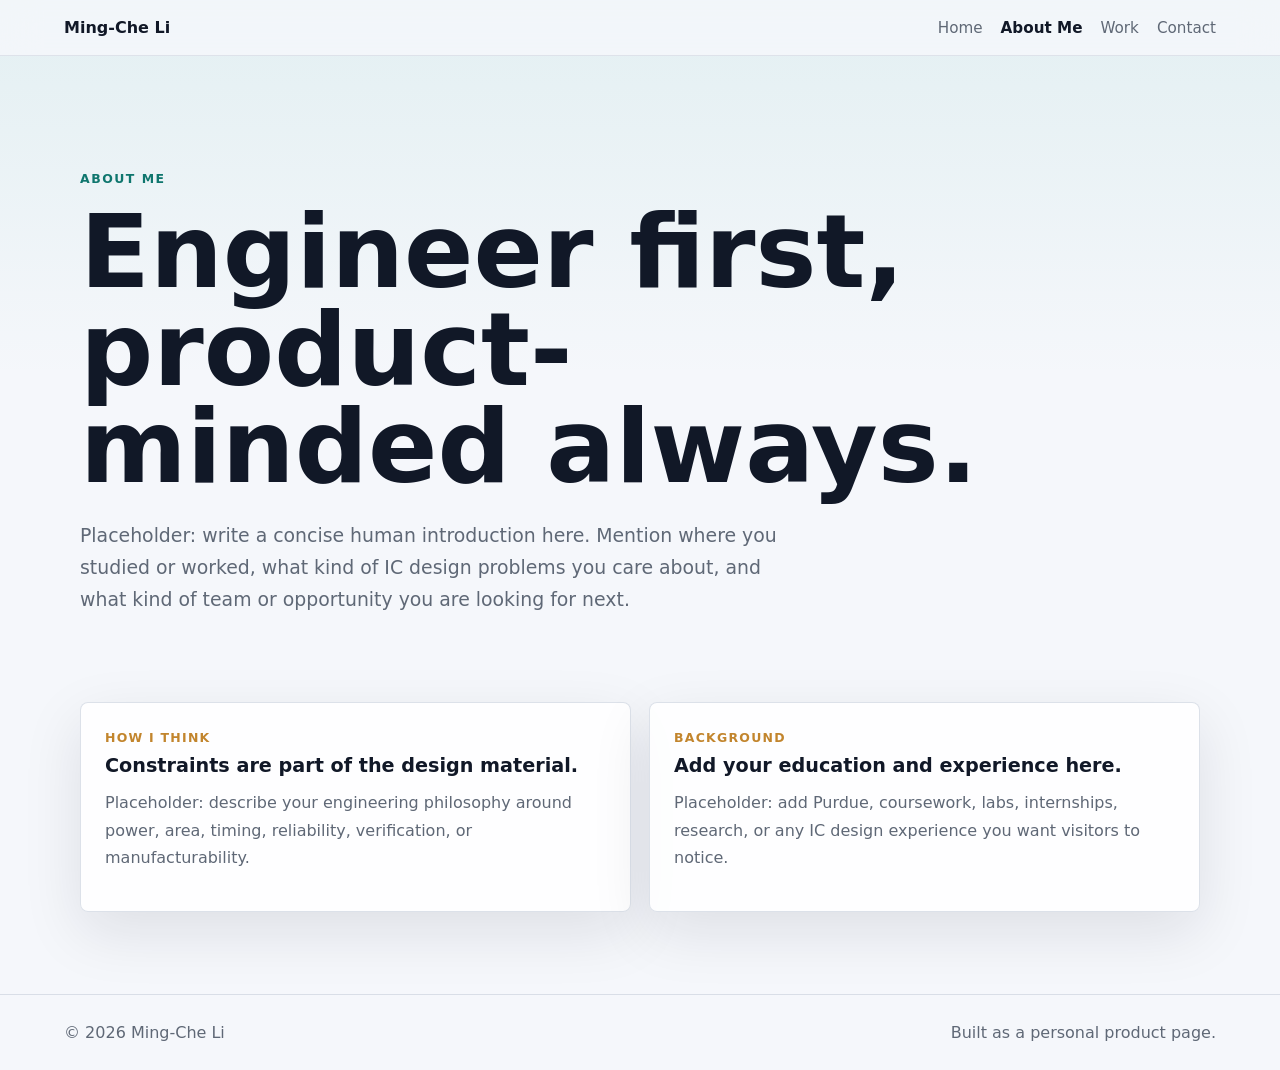
==== about.html @ 7309567f "Split site into separate pages" ====
﻿<!DOCTYPE html>
<html lang="en">
  <head>
    <meta charset="UTF-8" />
    <meta name="viewport" content="width=device-width, initial-scale=1.0" />
    <title>About Me | Ming-Che Li</title>
    <meta name="description" content="Learn more about Ming-Che Li, IC designer." />
    <link rel="stylesheet" href="styles.css" />
  </head>
  <body>
    <header class="site-header">
      <a class="brand" href="index.html" aria-label="Ming-Che Li home">Ming-Che Li</a>
      <nav class="nav" aria-label="Primary navigation">
        <a href="index.html">Home</a>
        <a class="active" href="about.html">About Me</a>
        <a href="work.html">Work</a>
        <a href="contact.html">Contact</a>
      </nav>
    </header>

    <main>
      <section class="page-hero section-shell">
        <p class="eyebrow">About Me</p>
        <h1>Engineer first, product-minded always.</h1>
        <p class="hero-text">
          Placeholder: write a concise human introduction here. Mention where
          you studied or worked, what kind of IC design problems you care about,
          and what kind of team or opportunity you are looking for next.
        </p>
      </section>

      <section class="section-shell page-grid">
        <article class="work-item">
          <p class="item-meta">How I Think</p>
          <h3>Constraints are part of the design material.</h3>
          <p>
            Placeholder: describe your engineering philosophy around power,
            area, timing, reliability, verification, or manufacturability.
          </p>
        </article>
        <article class="work-item">
          <p class="item-meta">Background</p>
          <h3>Add your education and experience here.</h3>
          <p>
            Placeholder: add Purdue, coursework, labs, internships, research,
            or any IC design experience you want visitors to notice.
          </p>
        </article>
      </section>
    </main>

    <footer class="footer">
      <span>&copy; 2026 Ming-Che Li</span>
      <span>Built as a personal product page.</span>
    </footer>
  </body>
</html>
---- styles.css ----
:root {
  color-scheme: light;
  --ink: #111827;
  --muted: #5f6876;
  --line: #d9dee7;
  --panel: #ffffff;
  --wash: #f5f7fb;
  --accent: #0d9488;
  --accent-dark: #0f766e;
  --gold: #c2852d;
  --radius: 8px;
  --shadow: 0 20px 60px rgba(17, 24, 39, 0.1);
}

* {
  box-sizing: border-box;
}

html {
  scroll-behavior: smooth;
}

body {
  margin: 0;
  font-family: Inter, ui-sans-serif, system-ui, -apple-system, BlinkMacSystemFont,
    "Segoe UI", sans-serif;
  color: var(--ink);
  background:
    linear-gradient(180deg, rgba(13, 148, 136, 0.08), transparent 380px),
    var(--wash);
}

a {
  color: inherit;
  text-decoration: none;
}

.site-header {
  position: sticky;
  top: 0;
  z-index: 10;
  display: flex;
  align-items: center;
  justify-content: space-between;
  gap: 24px;
  padding: 18px clamp(18px, 5vw, 64px);
  background: rgba(245, 247, 251, 0.86);
  border-bottom: 1px solid rgba(217, 222, 231, 0.8);
  backdrop-filter: blur(18px);
}

.brand {
  font-weight: 800;
  letter-spacing: 0;
}

.nav {
  display: flex;
  align-items: center;
  gap: 18px;
  color: var(--muted);
  font-size: 0.95rem;
}

.nav a:hover {
  color: var(--ink);
}

.nav-pill {
  padding: 8px 12px;
  color: var(--ink);
  border: 1px solid var(--line);
  border-radius: 999px;
  background: #fff;
}

.section-shell {
  width: min(1120px, calc(100% - 36px));
  margin: 0 auto;
  padding: 82px 0;
}

.hero {
  display: grid;
  grid-template-columns: minmax(0, 1.35fr) minmax(280px, 0.65fr);
  gap: clamp(28px, 5vw, 64px);
  align-items: center;
  min-height: calc(100vh - 74px);
}

.eyebrow {
  margin: 0 0 14px;
  color: var(--accent-dark);
  font-size: 0.78rem;
  font-weight: 800;
  letter-spacing: 0.12em;
  text-transform: uppercase;
}

h1,
h2,
h3,
p {
  margin-top: 0;
}

h1 {
  max-width: 820px;
  margin-bottom: 24px;
  font-size: clamp(3.2rem, 8vw, 6.5rem);
  line-height: 0.95;
  letter-spacing: 0;
}

h2 {
  max-width: 760px;
  margin-bottom: 18px;
  font-size: clamp(2rem, 4vw, 3.5rem);
  line-height: 1.04;
  letter-spacing: 0;
}

h3 {
  margin-bottom: 12px;
  font-size: 1.2rem;
}

p {
  color: var(--muted);
  line-height: 1.7;
}

.hero-text {
  max-width: 700px;
  font-size: 1.18rem;
}

.hero-actions {
  display: flex;
  flex-wrap: wrap;
  gap: 12px;
  margin-top: 32px;
}

.button {
  display: inline-flex;
  align-items: center;
  justify-content: center;
  min-height: 46px;
  padding: 0 18px;
  border-radius: 999px;
  font-weight: 800;
}

.button.primary {
  color: #fff;
  background: var(--ink);
}

.button.secondary {
  color: var(--ink);
  background: #fff;
  border: 1px solid var(--line);
}

.profile-panel,
.work-item,
.pitch-grid article {
  background: rgba(255, 255, 255, 0.84);
  border: 1px solid rgba(217, 222, 231, 0.9);
  border-radius: var(--radius);
  box-shadow: var(--shadow);
}

.profile-panel {
  display: grid;
  gap: 24px;
  padding: 24px;
}

.portrait-placeholder {
  display: grid;
  place-items: center;
  aspect-ratio: 1;
  color: #fff;
  background:
    linear-gradient(135deg, rgba(13, 148, 136, 0.95), rgba(194, 133, 45, 0.9)),
    #0d9488;
  border-radius: var(--radius);
  font-size: clamp(4rem, 10vw, 7rem);
  font-weight: 900;
}

.panel-label,
.item-meta {
  margin-bottom: 6px;
  color: var(--gold);
  font-size: 0.78rem;
  font-weight: 900;
  letter-spacing: 0.1em;
  text-transform: uppercase;
}

.panel-title {
  margin-bottom: 0;
  color: var(--ink);
  font-size: 1.25rem;
  font-weight: 800;
  line-height: 1.35;
}

.signal-grid,
.proof-metrics {
  display: grid;
  grid-template-columns: repeat(2, minmax(0, 1fr));
  gap: 12px;
}

.signal-grid div,
.proof-metrics div {
  padding: 16px;
  border: 1px solid var(--line);
  border-radius: var(--radius);
  background: #fff;
}

.signal-grid span,
.proof-metrics span {
  display: block;
  color: var(--muted);
  font-size: 0.85rem;
}

.signal-grid strong,
.proof-metrics strong {
  display: block;
  margin-top: 6px;
}

.section-heading {
  margin-bottom: 28px;
}

.pitch-grid {
  display: grid;
  grid-template-columns: repeat(3, minmax(0, 1fr));
  gap: 18px;
}

.pitch-grid article,
.work-item {
  padding: 24px;
}

.split-section {
  display: grid;
  grid-template-columns: minmax(220px, 0.7fr) minmax(0, 1.3fr);
  gap: 42px;
  align-items: start;
}

.work-list {
  display: grid;
  gap: 16px;
}

.proof-band {
  display: grid;
  grid-template-columns: minmax(0, 1fr) minmax(320px, 0.9fr);
  gap: 32px;
  align-items: center;
  padding: 42px;
  background: var(--ink);
  border-radius: var(--radius);
}

.proof-band h2,
.proof-band p {
  color: #fff;
}

.proof-band .eyebrow {
  color: #67e8f9;
}

.proof-metrics {
  grid-template-columns: repeat(3, minmax(0, 1fr));
}

.proof-metrics div {
  background: rgba(255, 255, 255, 0.08);
  border-color: rgba(255, 255, 255, 0.18);
}

.proof-metrics strong {
  color: #fff;
  font-size: 2rem;
}

.proof-metrics span {
  color: rgba(255, 255, 255, 0.74);
}

.about-section p {
  max-width: 820px;
  font-size: 1.1rem;
}

.contact-section {
  display: grid;
  grid-template-columns: minmax(0, 1fr) auto;
  gap: 32px;
  align-items: center;
}

.contact-links {
  display: grid;
  grid-template-columns: repeat(2, minmax(130px, 1fr));
  gap: 12px;
}

.contact-links a {
  display: grid;
  place-items: center;
  min-height: 48px;
  padding: 0 16px;
  font-weight: 800;
  background: #fff;
  border: 1px solid var(--line);
  border-radius: 999px;
}

.footer {
  display: flex;
  justify-content: space-between;
  gap: 18px;
  padding: 28px clamp(18px, 5vw, 64px);
  color: var(--muted);
  border-top: 1px solid var(--line);
}

@media (max-width: 860px) {
  .site-header,
  .nav,
  .footer {
    align-items: flex-start;
    flex-direction: column;
  }

  .nav {
    width: 100%;
    flex-direction: row;
    flex-wrap: wrap;
  }

  .hero,
  .split-section,
  .proof-band,
  .contact-section {
    grid-template-columns: 1fr;
  }

  .hero {
    min-height: auto;
    padding-top: 56px;
  }

  .pitch-grid {
    grid-template-columns: 1fr;
  }

  .proof-metrics,
  .signal-grid {
    grid-template-columns: 1fr;
  }
}

@media (max-width: 520px) {
  .section-shell {
    width: min(100% - 24px, 1120px);
    padding: 58px 0;
  }

  h1 {
    font-size: 3rem;
  }

  .profile-panel,
  .pitch-grid article,
  .work-item,
  .proof-band {
    padding: 18px;
  }

  .contact-links {
    grid-template-columns: 1fr;
  }
}

.nav a.active {
  color: var(--ink);
  font-weight: 800;
}

.page-hero {
  padding-top: 112px;
  padding-bottom: 34px;
}

.page-hero h1 {
  max-width: 900px;
}

.page-grid {
  display: grid;
  grid-template-columns: repeat(2, minmax(0, 1fr));
  gap: 18px;
  padding-top: 34px;
}

.compact-top {
  padding-top: 34px;
}

@media (max-width: 860px) {
  .page-grid {
    grid-template-columns: 1fr;
  }
}
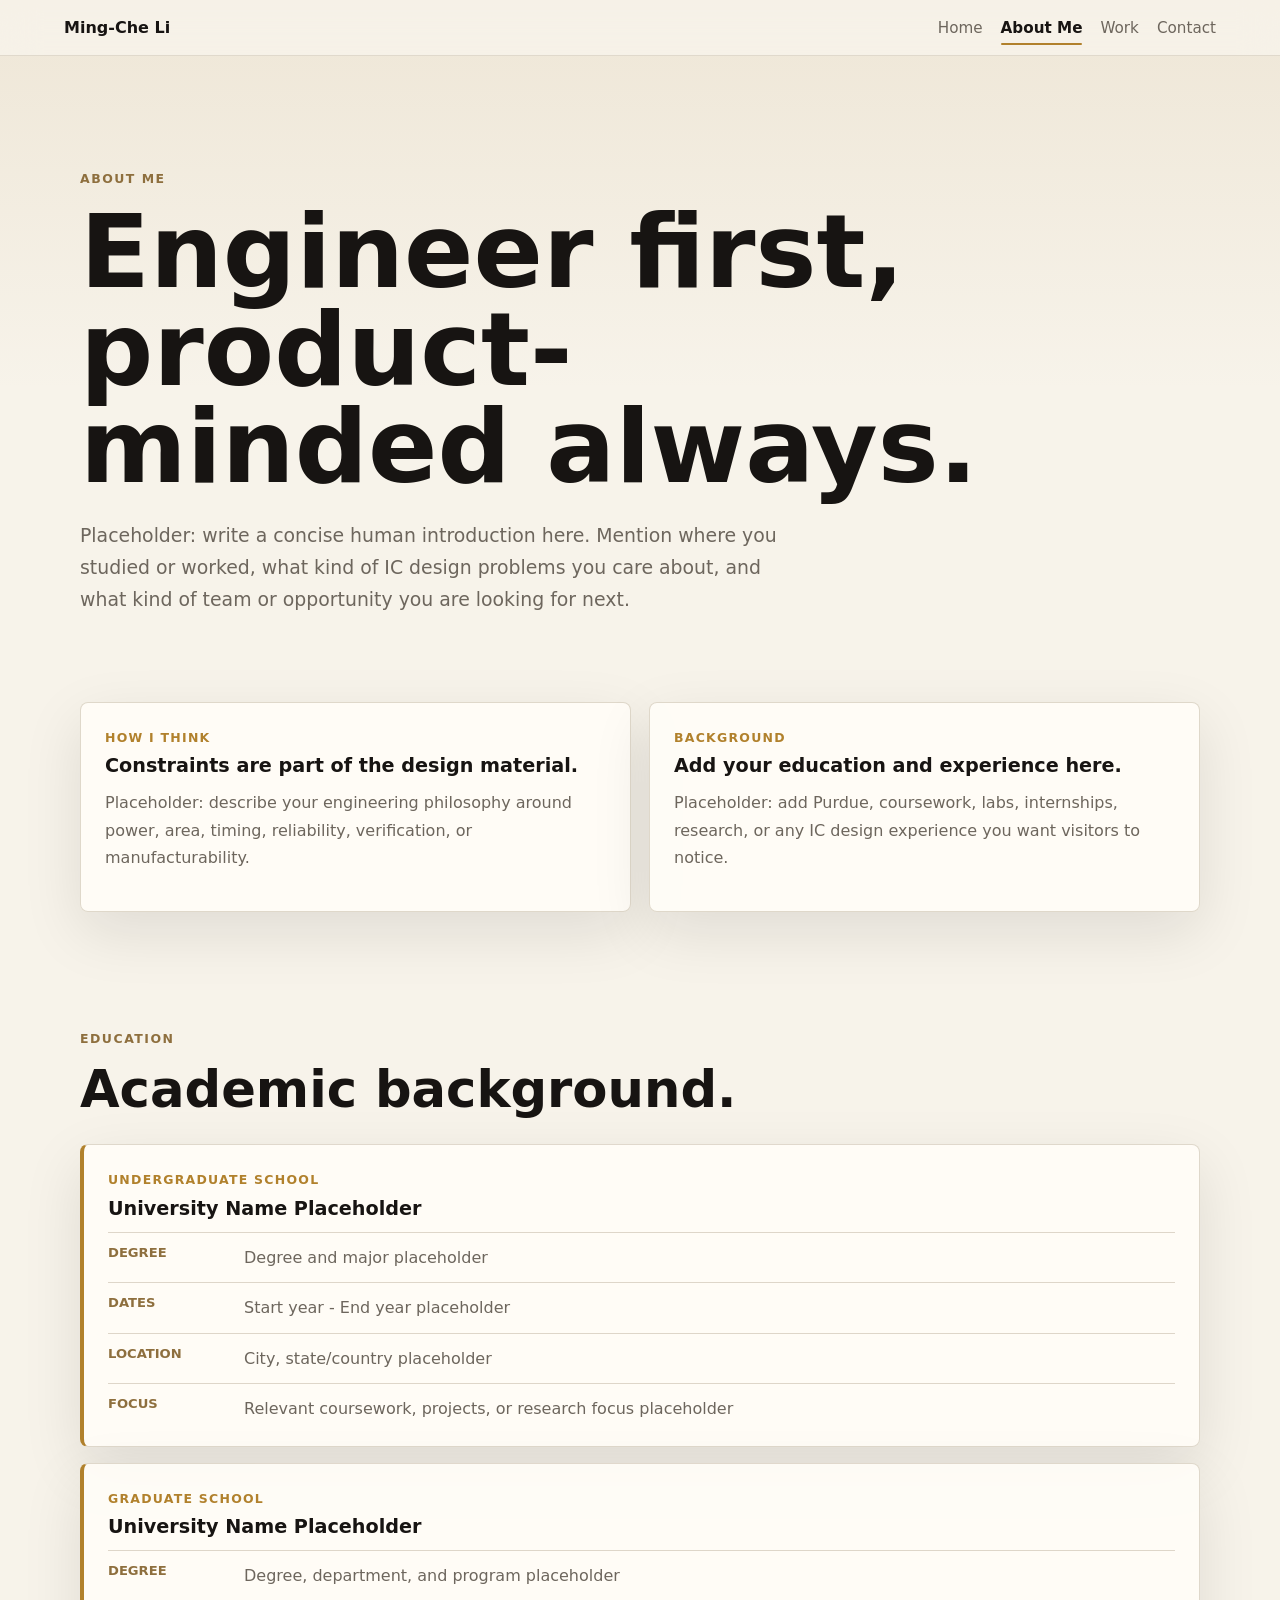
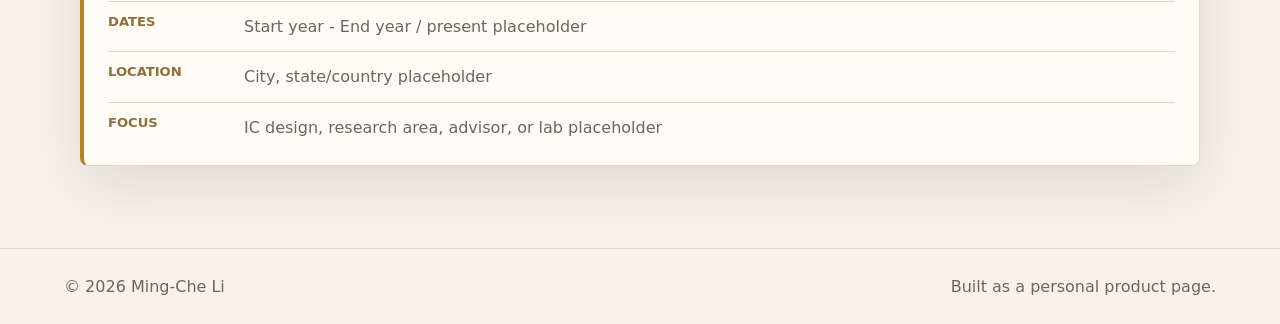
==== commit 3fdb676d: "Add education placeholders to about page" ====
--- a/about.html
+++ b/about.html
@@ -1,4 +1,4 @@
-﻿<!DOCTYPE html>
+<!DOCTYPE html>
 <html lang="en">
   <head>
     <meta charset="UTF-8" />
@@ -47,6 +47,59 @@
           </p>
         </article>
       </section>
+      <section class="section-shell education-section compact-top">
+        <div class="section-heading">
+          <p class="eyebrow">Education</p>
+          <h2>Academic background.</h2>
+        </div>
+        <div class="education-list">
+          <article class="education-item">
+            <p class="item-meta">Undergraduate School</p>
+            <h3>University Name Placeholder</h3>
+            <dl>
+              <div>
+                <dt>Degree</dt>
+                <dd>Degree and major placeholder</dd>
+              </div>
+              <div>
+                <dt>Dates</dt>
+                <dd>Start year - End year placeholder</dd>
+              </div>
+              <div>
+                <dt>Location</dt>
+                <dd>City, state/country placeholder</dd>
+              </div>
+              <div>
+                <dt>Focus</dt>
+                <dd>Relevant coursework, projects, or research focus placeholder</dd>
+              </div>
+            </dl>
+          </article>
+
+          <article class="education-item">
+            <p class="item-meta">Graduate School</p>
+            <h3>University Name Placeholder</h3>
+            <dl>
+              <div>
+                <dt>Degree</dt>
+                <dd>Degree, department, and program placeholder</dd>
+              </div>
+              <div>
+                <dt>Dates</dt>
+                <dd>Start year - End year / present placeholder</dd>
+              </div>
+              <div>
+                <dt>Location</dt>
+                <dd>City, state/country placeholder</dd>
+              </div>
+              <div>
+                <dt>Focus</dt>
+                <dd>IC design, research area, advisor, or lab placeholder</dd>
+              </div>
+            </dl>
+          </article>
+        </div>
+      </section>
     </main>
 
     <footer class="footer">
--- a/styles.css
+++ b/styles.css
@@ -1,15 +1,15 @@
 :root {
   color-scheme: light;
-  --ink: #111827;
-  --muted: #5f6876;
-  --line: #d9dee7;
-  --panel: #ffffff;
-  --wash: #f5f7fb;
-  --accent: #0d9488;
-  --accent-dark: #0f766e;
-  --gold: #c2852d;
+  --ink: #171412;
+  --muted: #6d665d;
+  --line: #ded6c9;
+  --panel: #fffdf8;
+  --wash: #f7f3ea;
+  --accent: #cfb991;
+  --accent-dark: #8e6f3e;
+  --gold: #b1812c;
   --radius: 8px;
-  --shadow: 0 20px 60px rgba(17, 24, 39, 0.1);
+  --shadow: 0 20px 60px rgba(23, 20, 18, 0.1);
 }
 
 * {
@@ -26,7 +26,7 @@
     "Segoe UI", sans-serif;
   color: var(--ink);
   background:
-    linear-gradient(180deg, rgba(13, 148, 136, 0.08), transparent 380px),
+    linear-gradient(180deg, rgba(207, 185, 145, 0.22), transparent 390px),
     var(--wash);
 }
 
@@ -44,8 +44,8 @@
   justify-content: space-between;
   gap: 24px;
   padding: 18px clamp(18px, 5vw, 64px);
-  background: rgba(245, 247, 251, 0.86);
-  border-bottom: 1px solid rgba(217, 222, 231, 0.8);
+  background: rgba(247, 243, 234, 0.88);
+  border-bottom: 1px solid rgba(222, 214, 201, 0.9);
   backdrop-filter: blur(18px);
 }
 
@@ -64,6 +64,21 @@
 
 .nav a:hover {
   color: var(--ink);
+}
+
+.nav a.active {
+  position: relative;
+}
+
+.nav a.active::after {
+  position: absolute;
+  left: 0;
+  right: 0;
+  bottom: -8px;
+  height: 2px;
+  content: "";
+  background: var(--gold);
+  border-radius: 999px;
 }
 
 .nav-pill {
@@ -154,20 +169,21 @@
 
 .button.primary {
   color: #fff;
-  background: var(--ink);
+  background: linear-gradient(135deg, #171412, #2a241d);
+  box-shadow: 0 10px 24px rgba(142, 111, 62, 0.22);
 }
 
 .button.secondary {
   color: var(--ink);
-  background: #fff;
+  background: #fffdf8;
   border: 1px solid var(--line);
 }
 
 .profile-panel,
 .work-item,
 .pitch-grid article {
-  background: rgba(255, 255, 255, 0.84);
-  border: 1px solid rgba(217, 222, 231, 0.9);
+  background: rgba(255, 253, 248, 0.9);
+  border: 1px solid rgba(222, 214, 201, 0.95);
   border-radius: var(--radius);
   box-shadow: var(--shadow);
 }
@@ -178,17 +194,29 @@
   padding: 24px;
 }
 
+.portrait-placeholder,
+.portrait-photo {
+  aspect-ratio: 1;
+  border-radius: var(--radius);
+}
+
 .portrait-placeholder {
   display: grid;
   place-items: center;
-  aspect-ratio: 1;
   color: #fff;
   background:
-    linear-gradient(135deg, rgba(13, 148, 136, 0.95), rgba(194, 133, 45, 0.9)),
-    #0d9488;
-  border-radius: var(--radius);
+    linear-gradient(135deg, rgba(207, 185, 145, 0.96), rgba(23, 20, 18, 0.9)),
+    #cfb991;
   font-size: clamp(4rem, 10vw, 7rem);
   font-weight: 900;
+}
+
+.portrait-photo {
+  display: block;
+  width: 100%;
+  object-fit: cover;
+  object-position: center 28%;
+  border: 1px solid rgba(222, 214, 201, 0.95);
 }
 
 .panel-label,
@@ -270,7 +298,7 @@
   gap: 32px;
   align-items: center;
   padding: 42px;
-  background: var(--ink);
+  background: linear-gradient(135deg, #171412, #2a241d);
   border-radius: var(--radius);
 }
 
@@ -280,7 +308,7 @@
 }
 
 .proof-band .eyebrow {
-  color: #67e8f9;
+  color: #cfb991;
 }
 
 .proof-metrics {
@@ -317,17 +345,6 @@
   display: grid;
   grid-template-columns: repeat(2, minmax(130px, 1fr));
   gap: 12px;
-}
-
-.contact-links a {
-  display: grid;
-  place-items: center;
-  min-height: 48px;
-  padding: 0 16px;
-  font-weight: 800;
-  background: #fff;
-  border: 1px solid var(--line);
-  border-radius: 999px;
 }
 
 .footer {
@@ -427,3 +444,105 @@
     grid-template-columns: 1fr;
   }
 }
+.contact-list {
+  width: min(560px, 100%);
+  display: grid;
+  grid-template-columns: 1fr;
+  gap: 10px;
+}
+
+.contact-list a {
+  display: grid;
+  grid-template-columns: 24px minmax(0, 1fr);
+  gap: 10px;
+  align-items: center;
+  padding: 10px 0;
+  color: var(--ink);
+  background: transparent;
+  border: 0;
+  border-bottom: 1px solid var(--line);
+  border-radius: 0;
+}
+
+.contact-icon {
+  display: inline-grid;
+  place-items: center;
+  width: 18px;
+  height: 18px;
+  color: #fff;
+  background: var(--accent-dark);
+  border-radius: 4px;
+  font-size: 0.62rem;
+  font-weight: 900;
+  line-height: 1;
+}
+
+.contact-copy {
+  display: grid;
+  gap: 2px;
+  min-width: 0;
+}
+
+.contact-copy strong {
+  font-size: 0.9rem;
+  line-height: 1.2;
+}
+
+.contact-copy span {
+  color: var(--muted);
+  font-size: 0.9rem;
+  font-weight: 500;
+  overflow-wrap: anywhere;
+}
+
+.education-section {
+  padding-top: 34px;
+}
+
+.education-list {
+  display: grid;
+  gap: 16px;
+}
+
+.education-item {
+  padding: 24px;
+  background: rgba(255, 253, 248, 0.9);
+  border: 1px solid rgba(222, 214, 201, 0.95);
+  border-left: 4px solid var(--gold);
+  border-radius: var(--radius);
+  box-shadow: var(--shadow);
+}
+
+.education-item dl {
+  display: grid;
+  gap: 12px;
+  margin: 0;
+}
+
+.education-item dl div {
+  display: grid;
+  grid-template-columns: 120px minmax(0, 1fr);
+  gap: 16px;
+  padding-top: 12px;
+  border-top: 1px solid var(--line);
+}
+
+.education-item dt {
+  color: var(--accent-dark);
+  font-size: 0.82rem;
+  font-weight: 900;
+  text-transform: uppercase;
+}
+
+.education-item dd {
+  margin: 0;
+  color: var(--muted);
+  line-height: 1.6;
+}
+
+@media (max-width: 620px) {
+  .education-item dl div {
+    grid-template-columns: 1fr;
+    gap: 4px;
+  }
+}
